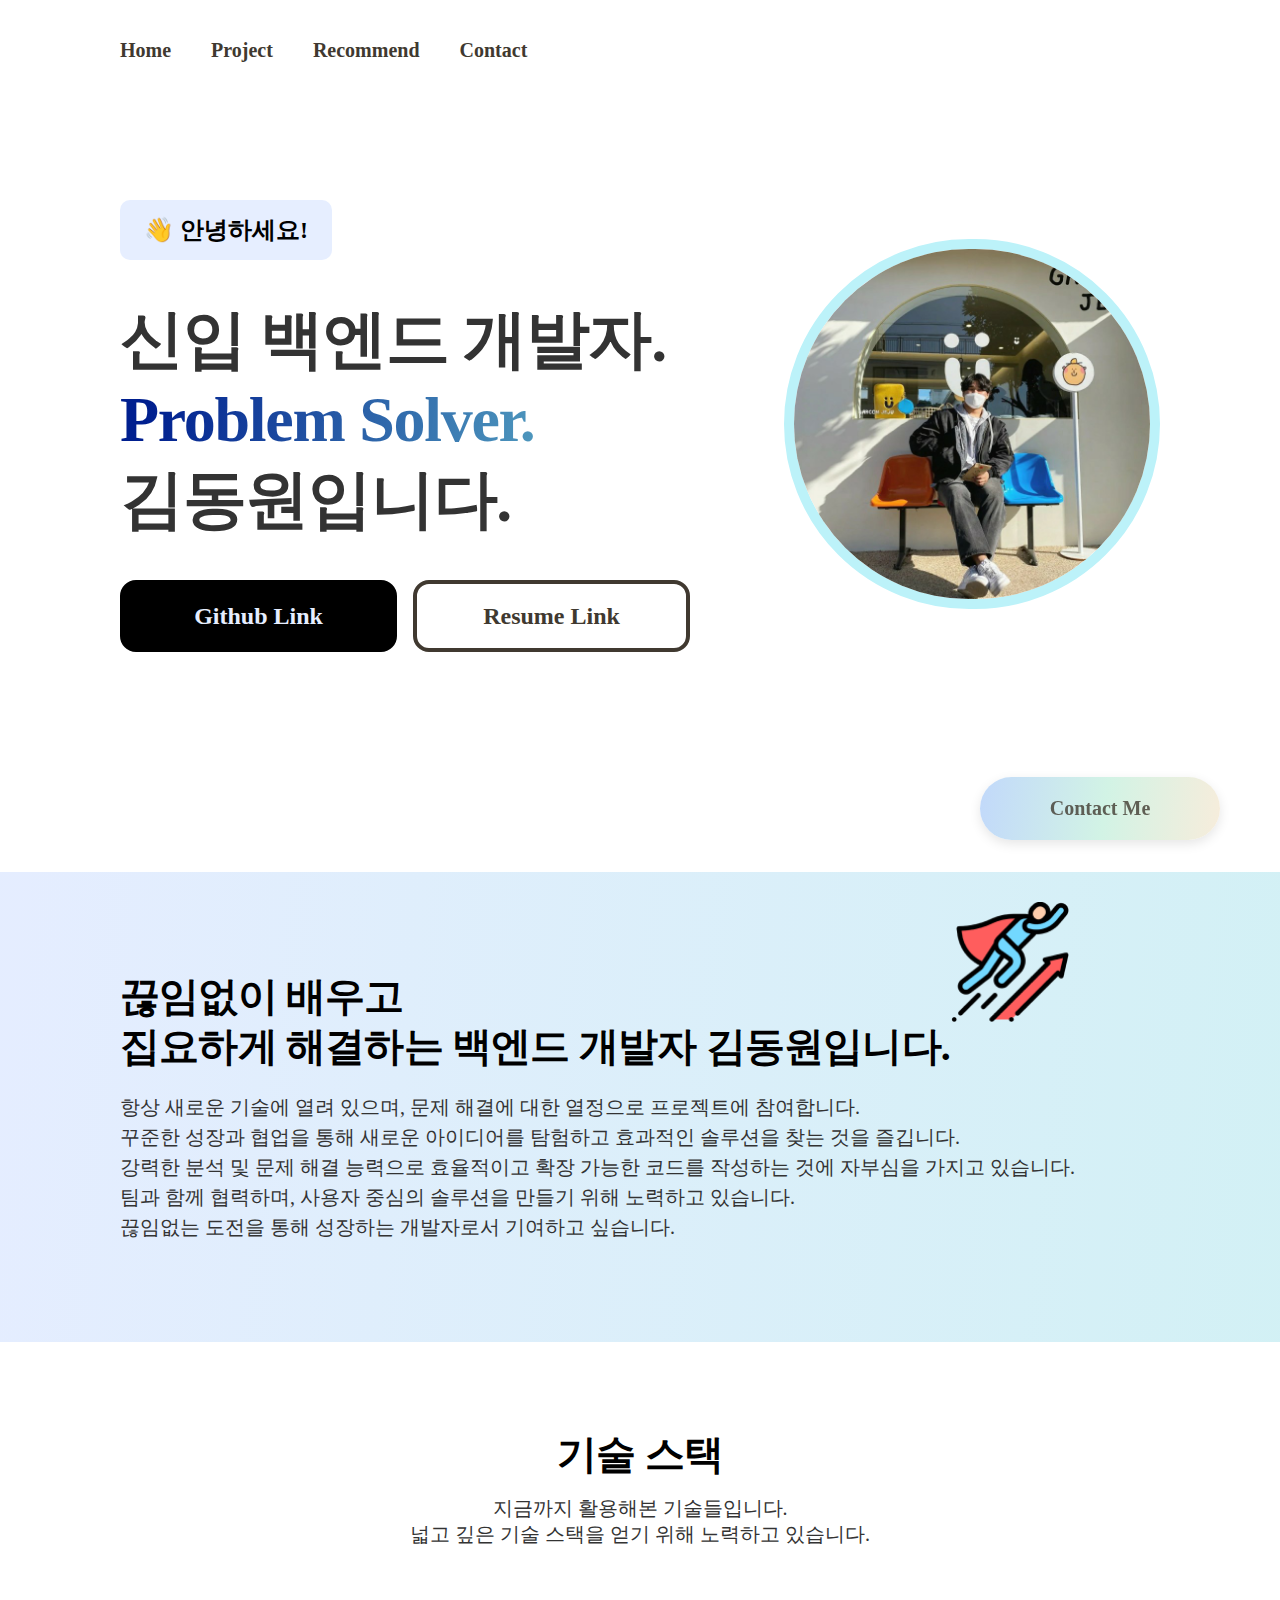
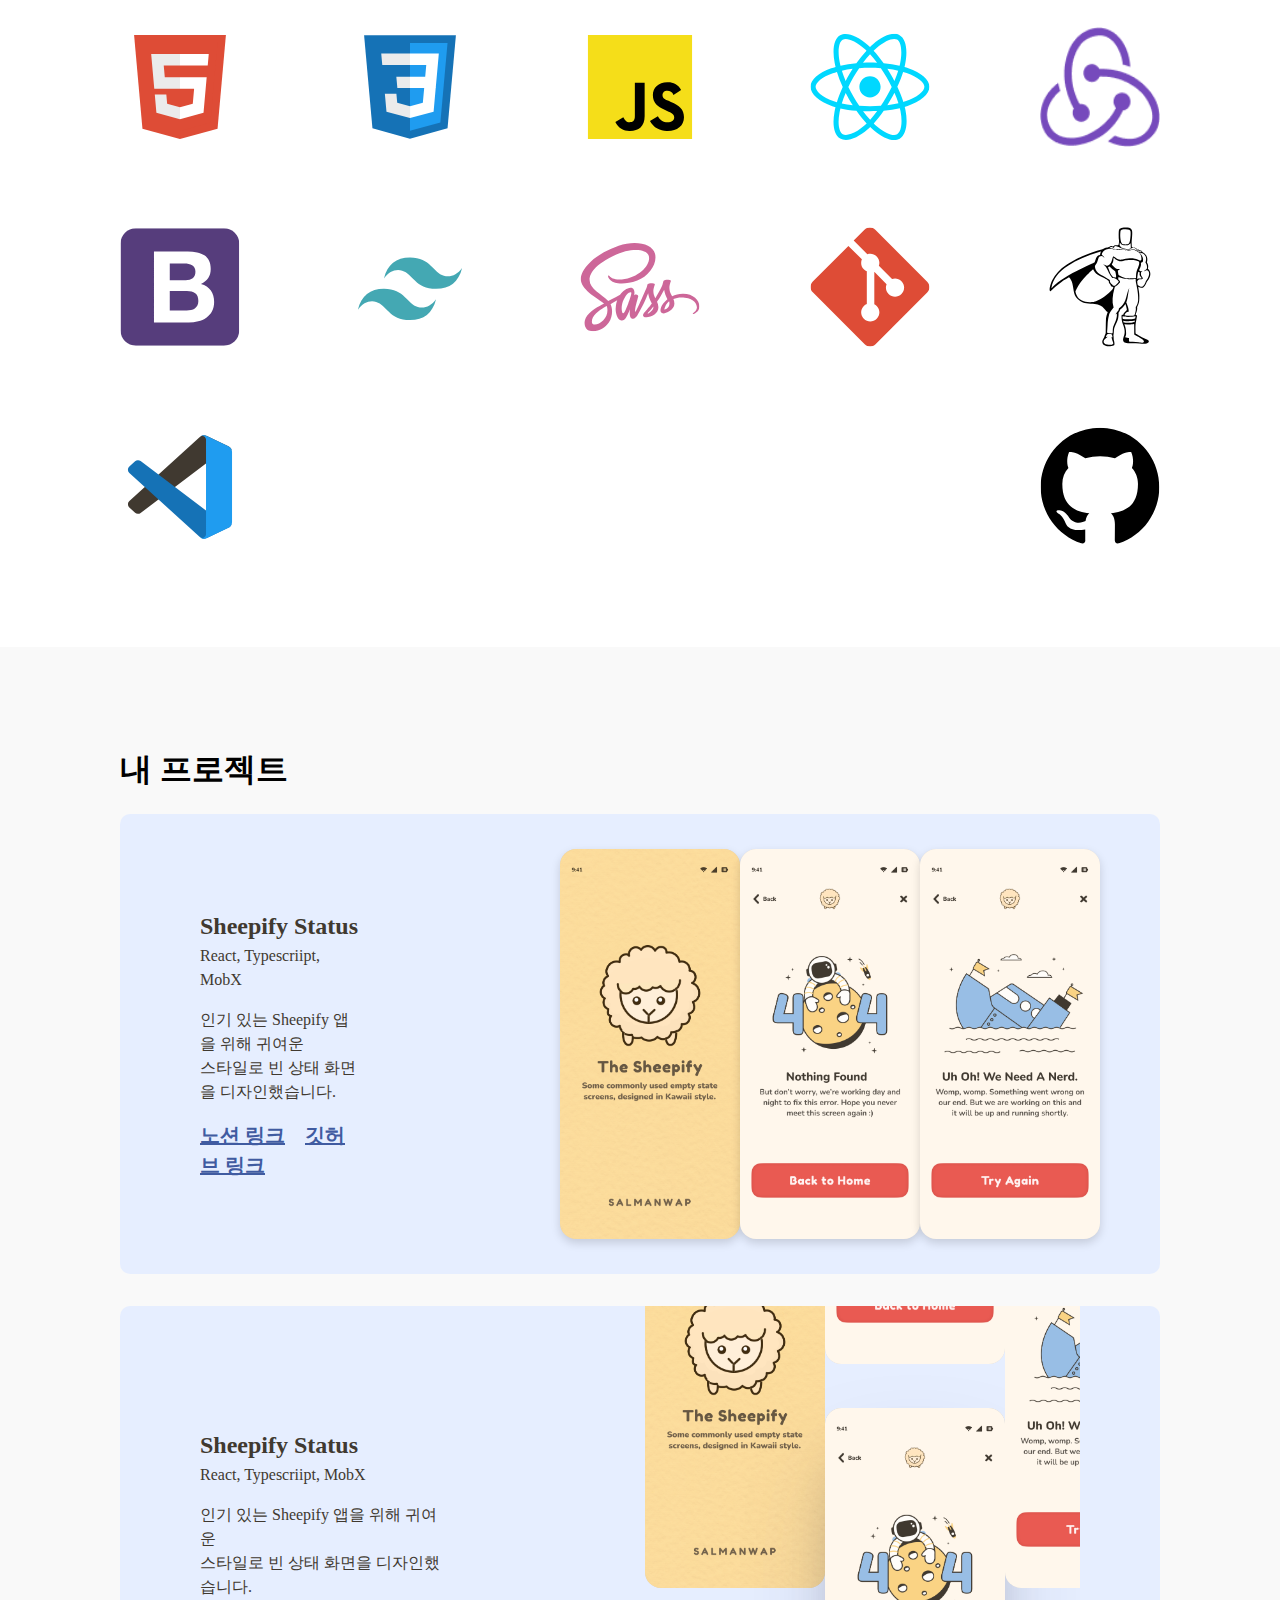
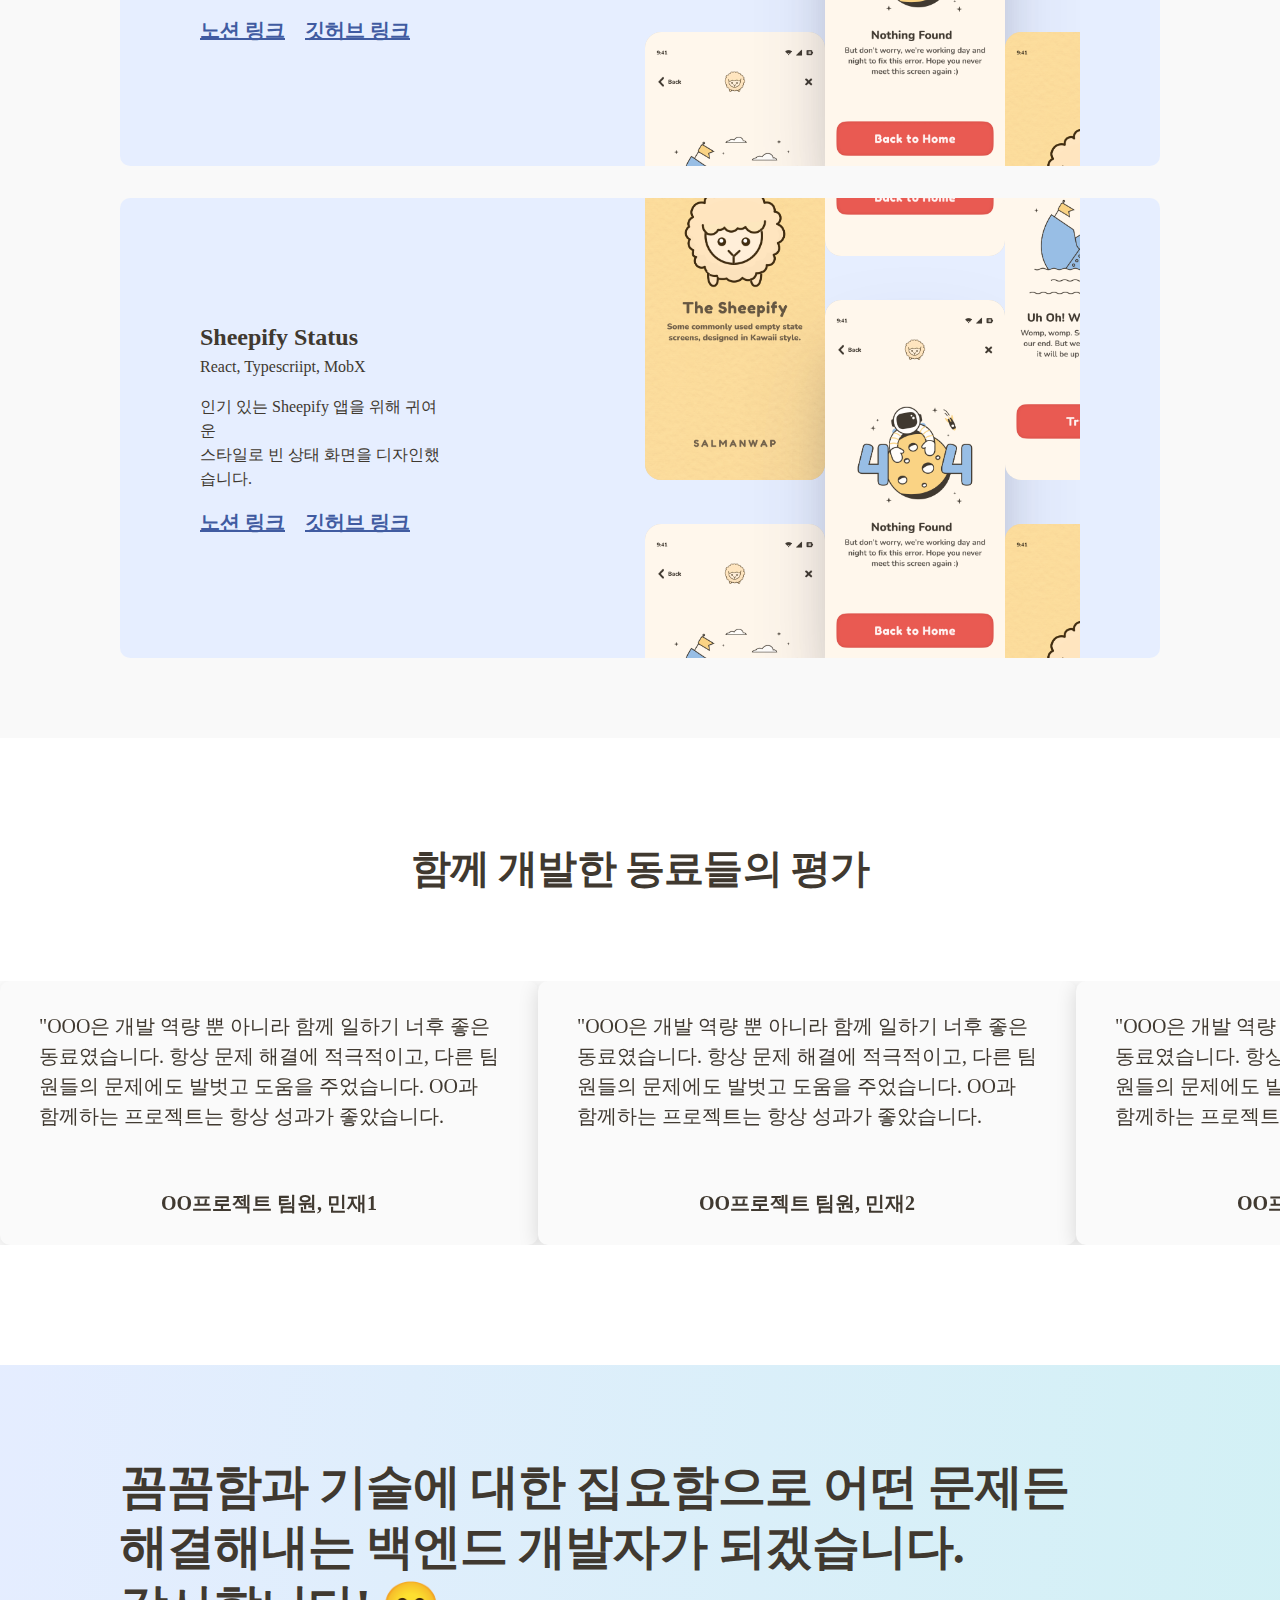
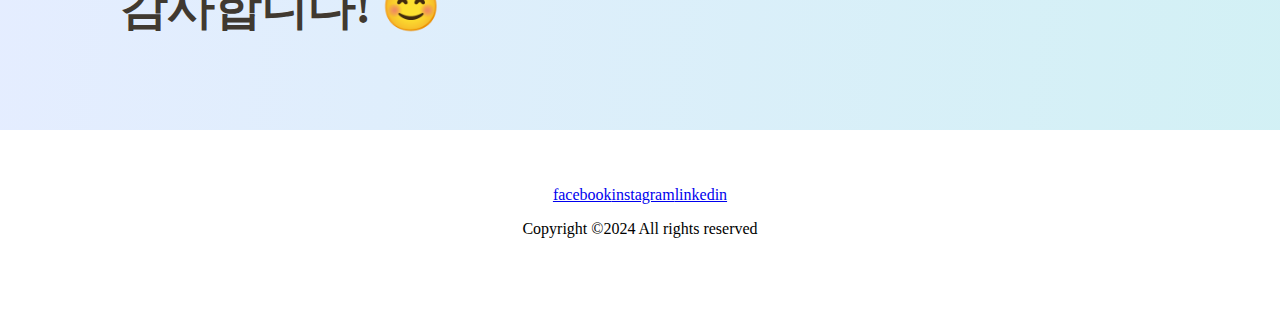
==== web/index.html @ f88d46ec "feat: my portfolio" ====
<!DOCTYPE html>
<html lang="ko">
    <head>
        <meta charset="UTF-8" />
        <meta name="viewport" content="width=device-width, initial-scale=1.0, maximum-scale=1, minimum-scale=1" />
        <title>안녕하세요</title>
        <link rel="stylesheet" href="https://unpkg.com/swiper/swiper-bundle.min.css" />
        <style>
            @import url(css/nav.css);
            @import url(css/header.css);
            @import url(css/introduce.css);
            @import url(css/techStack.css);
            @import url(css/project.css);
            @import url(css/contact.css);
            @import url(css/review.css);
            @import url(css/aspiration.css);
            @import url(css/footer.css);
            body {
                margin: 0 0;
                padding: 0 0;
                box-sizing: border-box;
            }
        </style>
        <!-- Google tag (gtag.js) -->
        <script async src="https://www.googletagmanager.com/gtag/js?id=G-N61EJ4RDN9"></script>
        <script async src="https://cdn.jsdelivr.net/npm/swiper@8/swiper-bundle.min.js"></script>
        <script>
            window.dataLayer = window.dataLayer || [];
            function gtag() {
                dataLayer.push(arguments);
            }
            gtag('js', new Date());

            gtag('config', 'G-N61EJ4RDN9');
        </script>
    </head>
    <body>
        <nav>
            <div class="navItem">Home</div>
            <div class="navItem">Project</div>
            <div class="navItem">Recommend</div>
            <div class="navItem">Contact</div>
        </nav>
        <header>
            <div class="headerInfo">
                <div class="badge"><span class="wave">👋</span> 안녕하세요!</div>
                <h1>
                    신입 백엔드 개발자.<br />
                    <em>Problem Solver.</em><br />
                    김동원입니다.
                </h1>
                <div class="headerLinkContainer">
                    <a
                        class="githubLink"
                        href="https://www.google.com"
                        target="_blank"
                        onclick="onClickButton('github')"
                        >Github Link</a
                    >
                    <a
                        class="resumeLink"
                        href="https://www.google.com"
                        target="_blank"
                        onclick="onClickButton('resume')"
                        >Resume Link</a
                    >
                </div>
            </div>
            <div class="profileImage"><img src="asset/profile.jpeg" /></div>
        </header>
        <section class="introduce">
            <article>
                <h1>끊임없이 배우고</h1>
                <h1>집요하게 해결하는 백엔드 개발자 김동원입니다.<img src="asset/grow-up.png" /></h1>
                <p>
                    항상 새로운 기술에 열려 있으며, 문제 해결에 대한 열정으로 프로젝트에 참여합니다.<br />
                    꾸준한 성장과 협업을 통해 새로운 아이디어를 탐험하고 효과적인 솔루션을 찾는 것을 즐깁니다. <br />
                    강력한 분석 및 문제 해결 능력으로 효율적이고 확장 가능한 코드를 작성하는 것에 자부심을 가지고
                    있습니다. <br />
                    팀과 함께 협력하며, 사용자 중심의 솔루션을 만들기 위해 노력하고 있습니다. <br />
                    끊임없는 도전을 통해 성장하는 개발자로서 기여하고 싶습니다.
                </p>
            </article>
        </section>
        <section class="techStack">
            <article>
                <h1>기술 스택</h1>
                <p>지금까지 활용해본 기술들입니다. <br />넓고 깊은 기술 스택을 얻기 위해 노력하고 있습니다.</p>
                <div class="techStackImageLineContainer">
                    <img src="asset/tech/html.svg" />
                    <img src="asset/tech/css.svg" />
                    <img src="asset/tech/js.svg" />
                    <img src="asset/tech/react.svg" />
                    <img src="asset/tech/icon.png" />
                    <img src="asset/tech/bootstrap.svg" />
                    <img src="asset/tech/tailwind.svg" />
                    <img src="asset/tech/sass.svg" />
                    <img src="asset/tech/git.svg" />
                    <img src="asset/tech/greensock.svg" />
                    <img src="asset/tech/vscode.svg" />
                    <img src="asset/tech/github.svg" />
                </div>
            </article>
        </section>
        <section class="project">
            <h1>내 프로젝트</h1>
            <div class="projectContainer">
                <article>
                    <div class="projectInfo">
                        <h1>Sheepify Status</h1>
                        <p>React, Typescriipt, MobX</p>
                        <p>인기 있는 Sheepify 앱을 위해 귀여운 <br />스타일로 빈 상태 화면을 디자인했습니다.</p>
                        <div class="projectLink"><a href="#">노션 링크</a> <a href="#">깃허브 링크</a></div>
                    </div>
                    <div class="projectImageContainer">
                        <div class="projectImage"><img src="asset/phone/phone1.png" /></div>
                        <div class="projectImage"><img src="asset/phone/phone2.png" /></div>
                        <div class="projectImage"><img src="asset/phone/phone3.png" /></div>
                    </div>
                </article>
                <article>
                    <div class="projectInfo">
                        <h1>Sheepify Status</h1>
                        <p>React, Typescriipt, MobX</p>
                        <p>인기 있는 Sheepify 앱을 위해 귀여운 <br />스타일로 빈 상태 화면을 디자인했습니다.</p>
                        <div class="projectLink"><a href="#">노션 링크</a> <a href="#">깃허브 링크</a></div>
                    </div>
                    <div class="projectDynamicImageContainer">
                        <div class="projectDynamicImageSide">
                            <img src="asset/phone/phone1.png" />
                            <img src="asset/phone/phone3.png" />
                        </div>
                        <div class="projectDynamicImageMain">
                            <img src="asset/phone/phone2.png" />
                            <img src="asset/phone/phone2.png" />
                        </div>
                        <div class="projectDynamicImageSide">
                            <img src="asset/phone/phone3.png" />
                            <img src="asset/phone/phone1.png" />
                        </div>
                    </div>
                </article>
                <article>
                    <div class="projectInfo">
                        <h1>Sheepify Status</h1>
                        <p>React, Typescriipt, MobX</p>
                        <p>인기 있는 Sheepify 앱을 위해 귀여운 <br />스타일로 빈 상태 화면을 디자인했습니다.</p>
                        <div class="projectLink"><a href="#">노션 링크</a> <a href="#">깃허브 링크</a></div>
                    </div>
                    <div class="projectDynamicImageContainer">
                        <div class="projectDynamicImageSide">
                            <img src="asset/phone/phone1.png" />
                            <img src="asset/phone/phone3.png" />
                        </div>
                        <div class="projectDynamicImageMain">
                            <img src="asset/phone/phone2.png" />
                            <img src="asset/phone/phone2.png" />
                        </div>
                        <div class="projectDynamicImageSide">
                            <img src="asset/phone/phone3.png" />
                            <img src="asset/phone/phone1.png" />
                        </div>
                    </div>
                </article>
            </div>
        </section>
        <section class="review">
            <h1>함께 개발한 동료들의 평가</h1>
            <div class="swiper">
                <div class="swiper-wrapper">
                    <div class="swiper-slide">
                        <p class="review-text">
                            "OOO은 개발 역량 뿐 아니라 함께 일하기 너후 좋은 동료였습니다. 항상 문제 해결에 적극적이고,
                            다른 팀원들의 문제에도 발벗고 도움을 주었습니다. OO과 함께하는 프로젝트는 항상 성과가
                            좋았습니다.
                        </p>
                        <p class="reviewer">OO프로젝트 팀원, 민재1</p>
                    </div>
                    <div class="swiper-slide">
                        <p class="review-text">
                            "OOO은 개발 역량 뿐 아니라 함께 일하기 너후 좋은 동료였습니다. 항상 문제 해결에 적극적이고,
                            다른 팀원들의 문제에도 발벗고 도움을 주었습니다. OO과 함께하는 프로젝트는 항상 성과가
                            좋았습니다.
                        </p>
                        <p class="reviewer">OO프로젝트 팀원, 민재2</p>
                    </div>
                    <div class="swiper-slide">
                        <p class="review-text">
                            "OOO은 개발 역량 뿐 아니라 함께 일하기 너후 좋은 동료였습니다. 항상 문제 해결에 적극적이고,
                            다른 팀원들의 문제에도 발벗고 도움을 주었습니다. OO과 함께하는 프로젝트는 항상 성과가
                            좋았습니다.
                        </p>
                        <p class="reviewer">OO프로젝트 팀원, 민재3</p>
                    </div>
                    <div class="swiper-slide">
                        <p class="review-text">
                            "OOO은 개발 역량 뿐 아니라 함께 일하기 너후 좋은 동료였습니다. 항상 문제 해결에 적극적이고,
                            다른 팀원들의 문제에도 발벗고 도움을 주었습니다. OO과 함께하는 프로젝트는 항상 성과가
                            좋았습니다.
                        </p>
                        <p class="reviewer">OO프로젝트 팀원, 민재4</p>
                    </div>
                    <div class="swiper-slide">
                        <p class="review-text">
                            "OOO은 개발 역량 뿐 아니라 함께 일하기 너후 좋은 동료였습니다. 항상 문제 해결에 적극적이고,
                            다른 팀원들의 문제에도 발벗고 도움을 주었습니다. OO과 함께하는 프로젝트는 항상 성과가
                            좋았습니다.
                        </p>
                        <p class="reviewer">OO프로젝트 팀원, 민재5</p>
                    </div>
                </div>
            </div>
        </section>
        <section class="aspiration">
            <h1 class="aspiration-text">
                꼼꼼함과 기술에 대한 집요함으로 어떤 문제든 <br />
                해결해내는 백엔드 개발자가 되겠습니다.
                <br />감사합니다! 😊
            </h1>
        </section>
        <footer class="my-footer">
            <div><a href="#">facebook</a><a href="#">instagram</a><a href="#">linkedin</a></div>
            <p>Copyright ©2024 All rights reserved</p>
        </footer>
        <div id="contact">Contact Me</div>
        <script src="js/swiper.js"></script>
        <script>
            function onClickButton(type) {
                if (type === 'github') {
                    gtag('event', 'github button', {
                        event_category: 'github button click',
                        event_label: 'github button click',
                    });
                } else if (type === 'resume') {
                    gtag('event', 'resume button', {
                        event_category: 'resume button click',
                        event_label: 'resume button click',
                    });
                }
            }
        </script>
    </body>
</html>
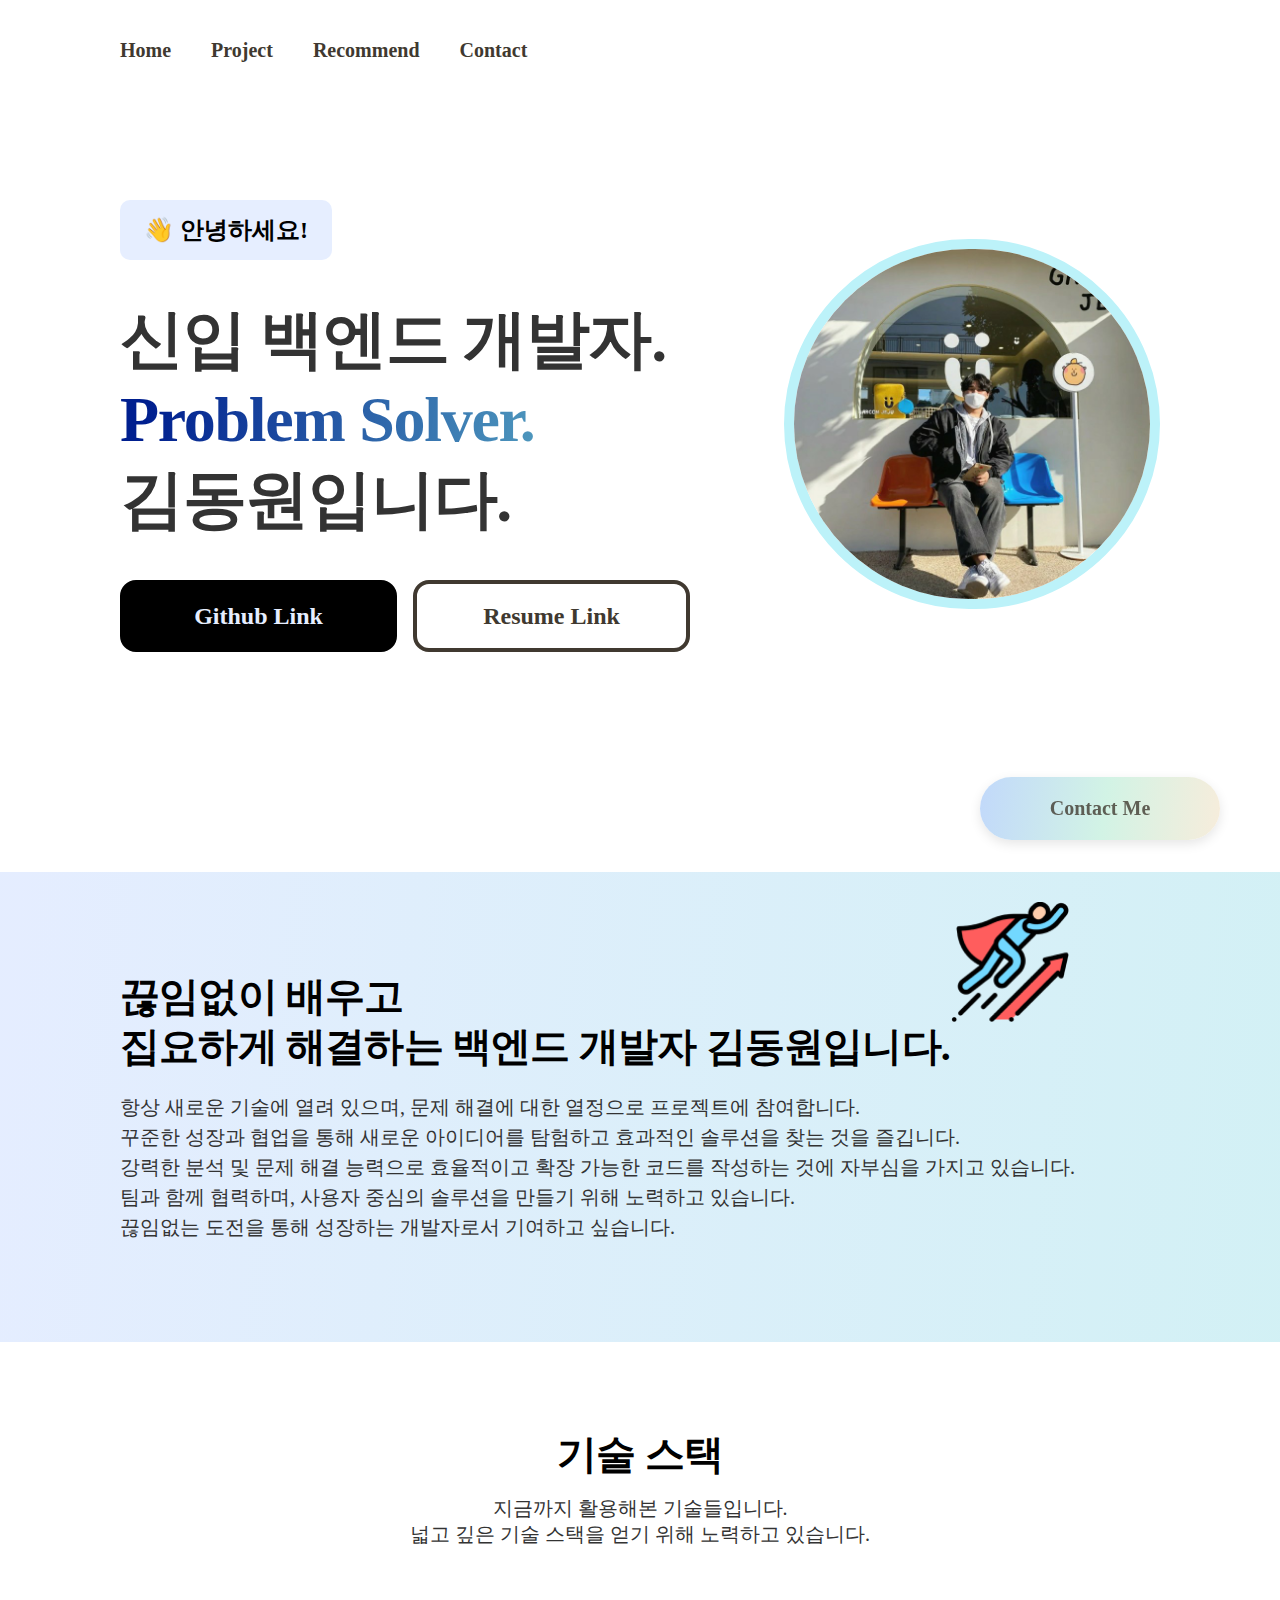
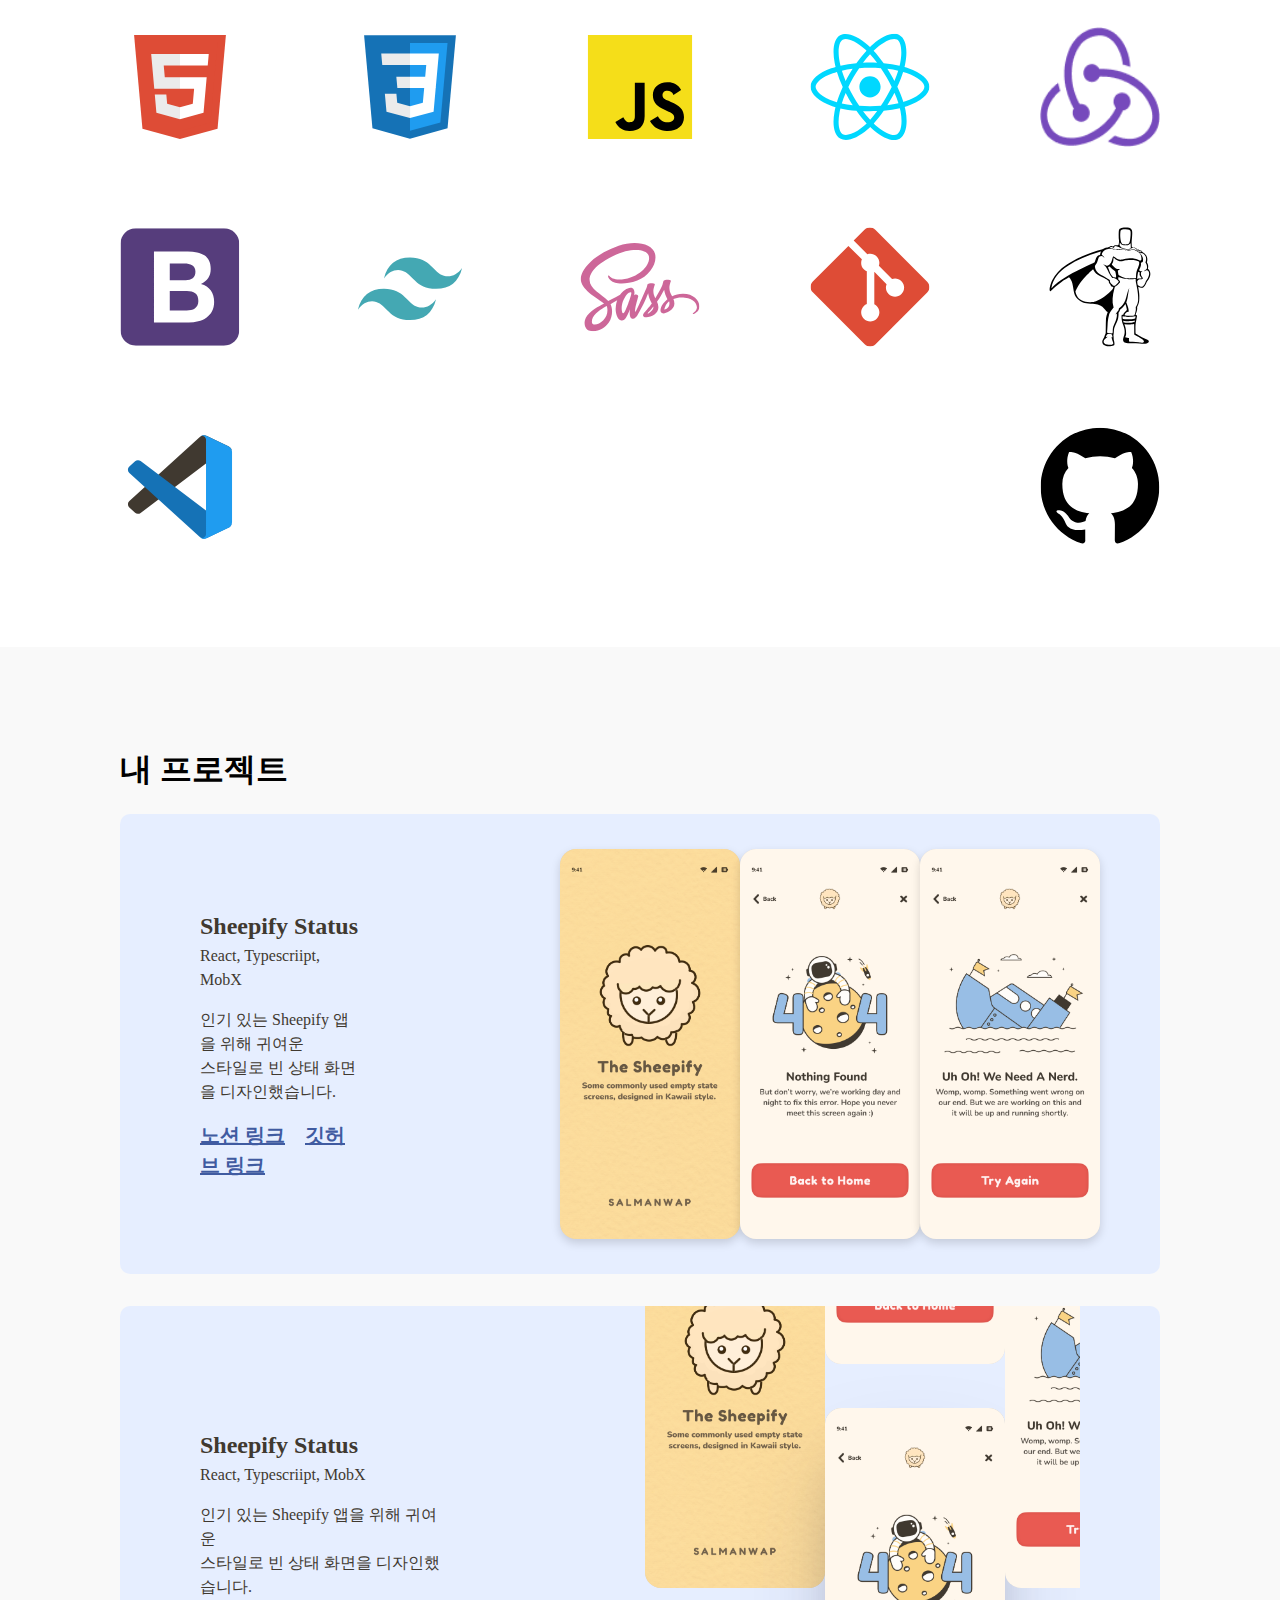
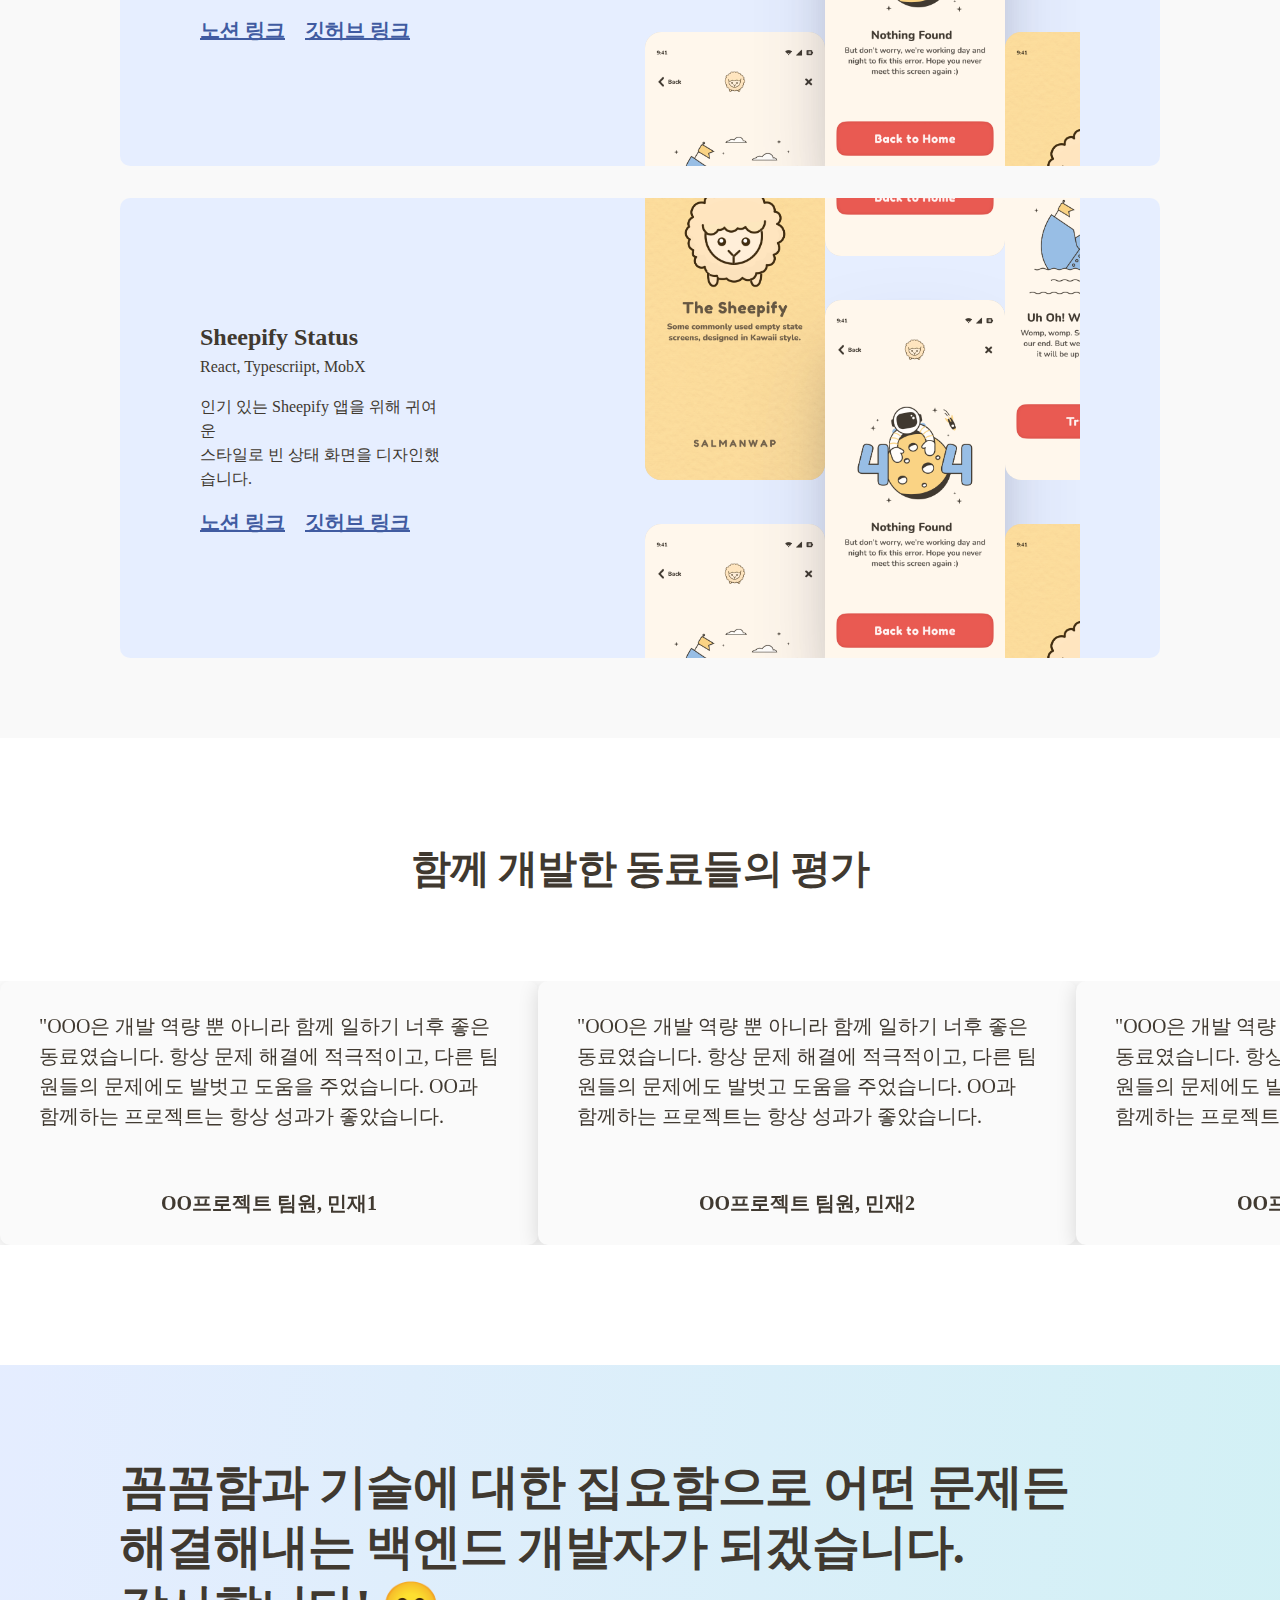
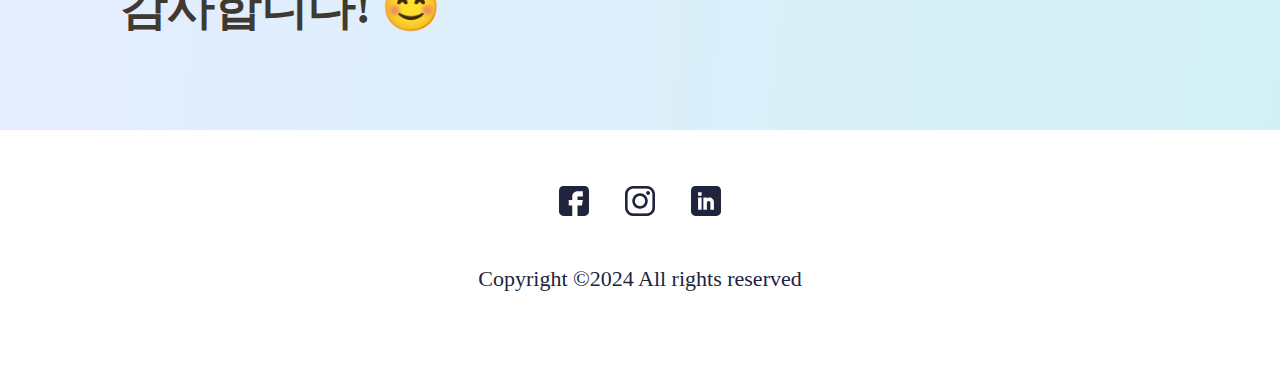
==== commit ef37e4de: "feat: footer" ====
--- a/web/index.html
+++ b/web/index.html
@@ -219,7 +219,11 @@
             </h1>
         </section>
         <footer class="my-footer">
-            <div><a href="#">facebook</a><a href="#">instagram</a><a href="#">linkedin</a></div>
+            <div>
+                <a href="#"><img src="asset/footer-icon/fb.svg" /></a>
+                <a href="#"><img src="asset/footer-icon/insta.png" /></a>
+                <a href="#"><img src="asset/footer-icon/Linkedin.svg" /></a>
+            </div>
             <p>Copyright ©2024 All rights reserved</p>
         </footer>
         <div id="contact">Contact Me</div>
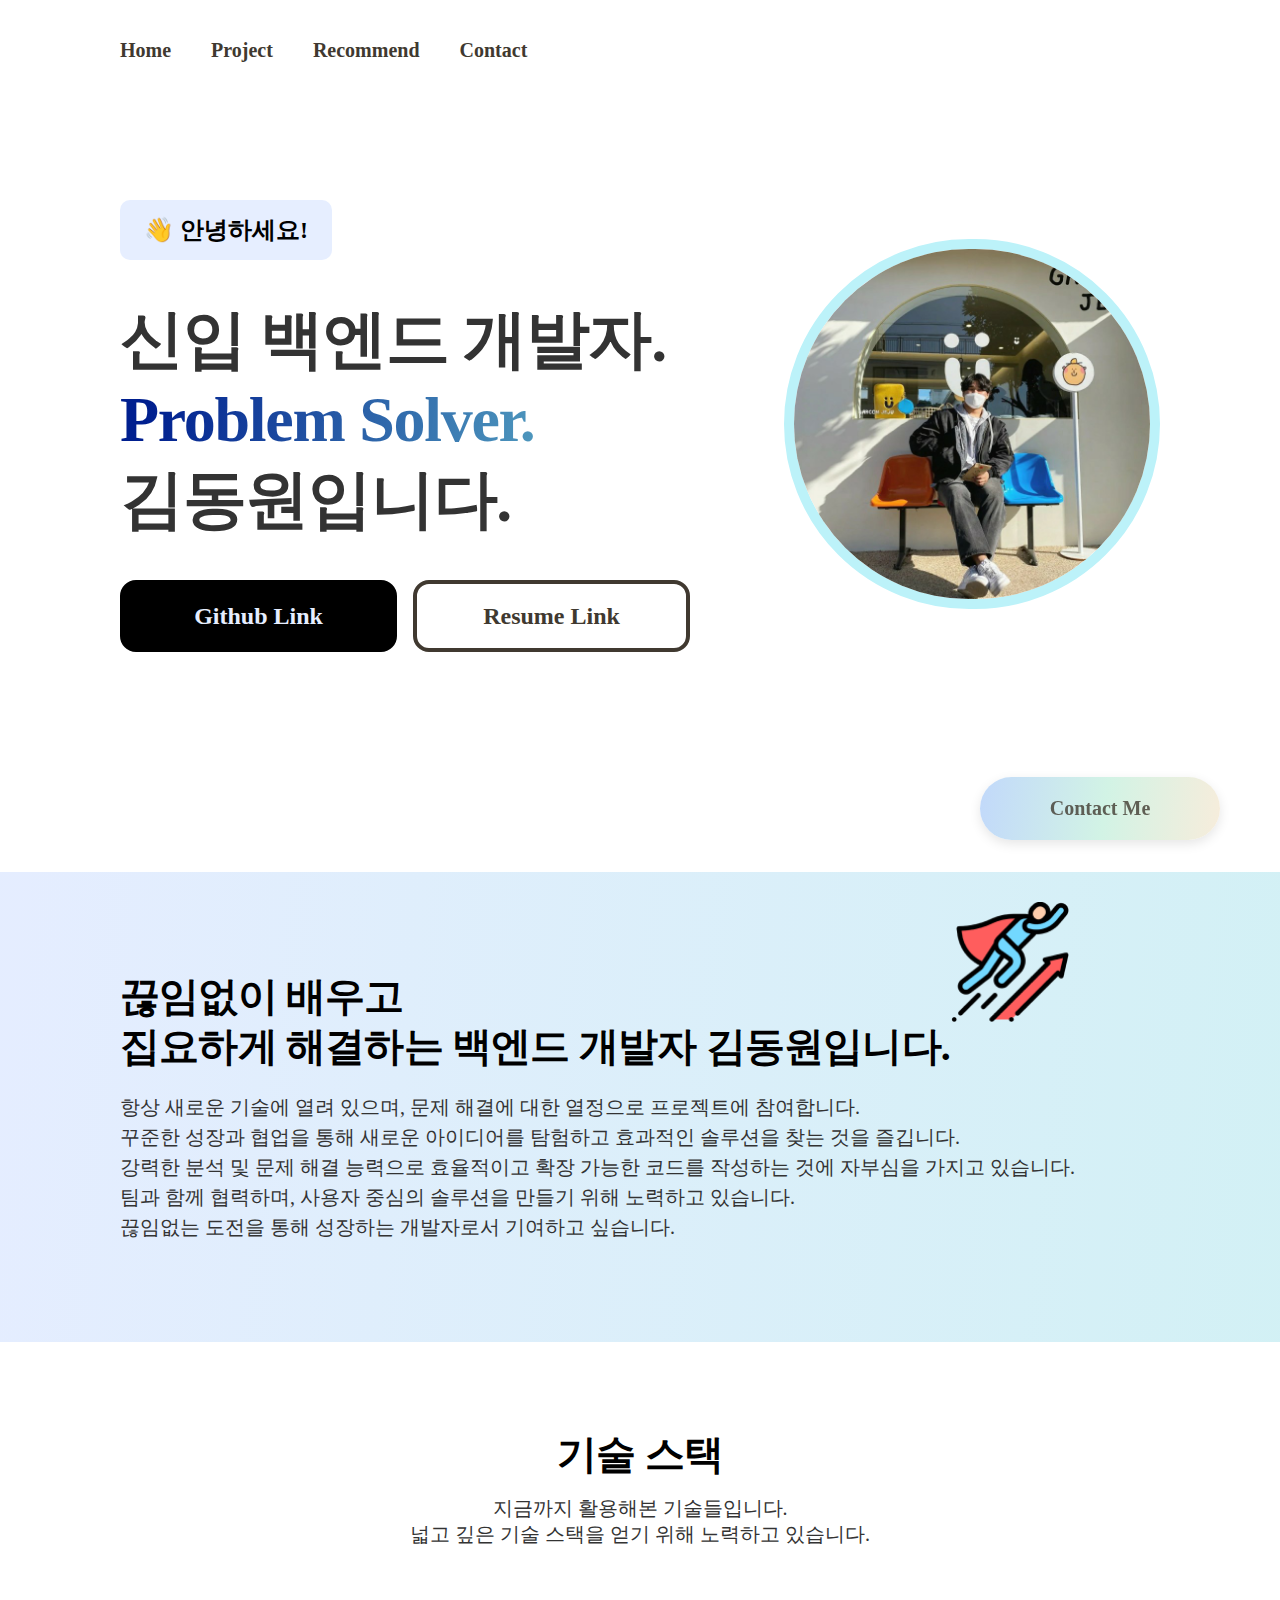
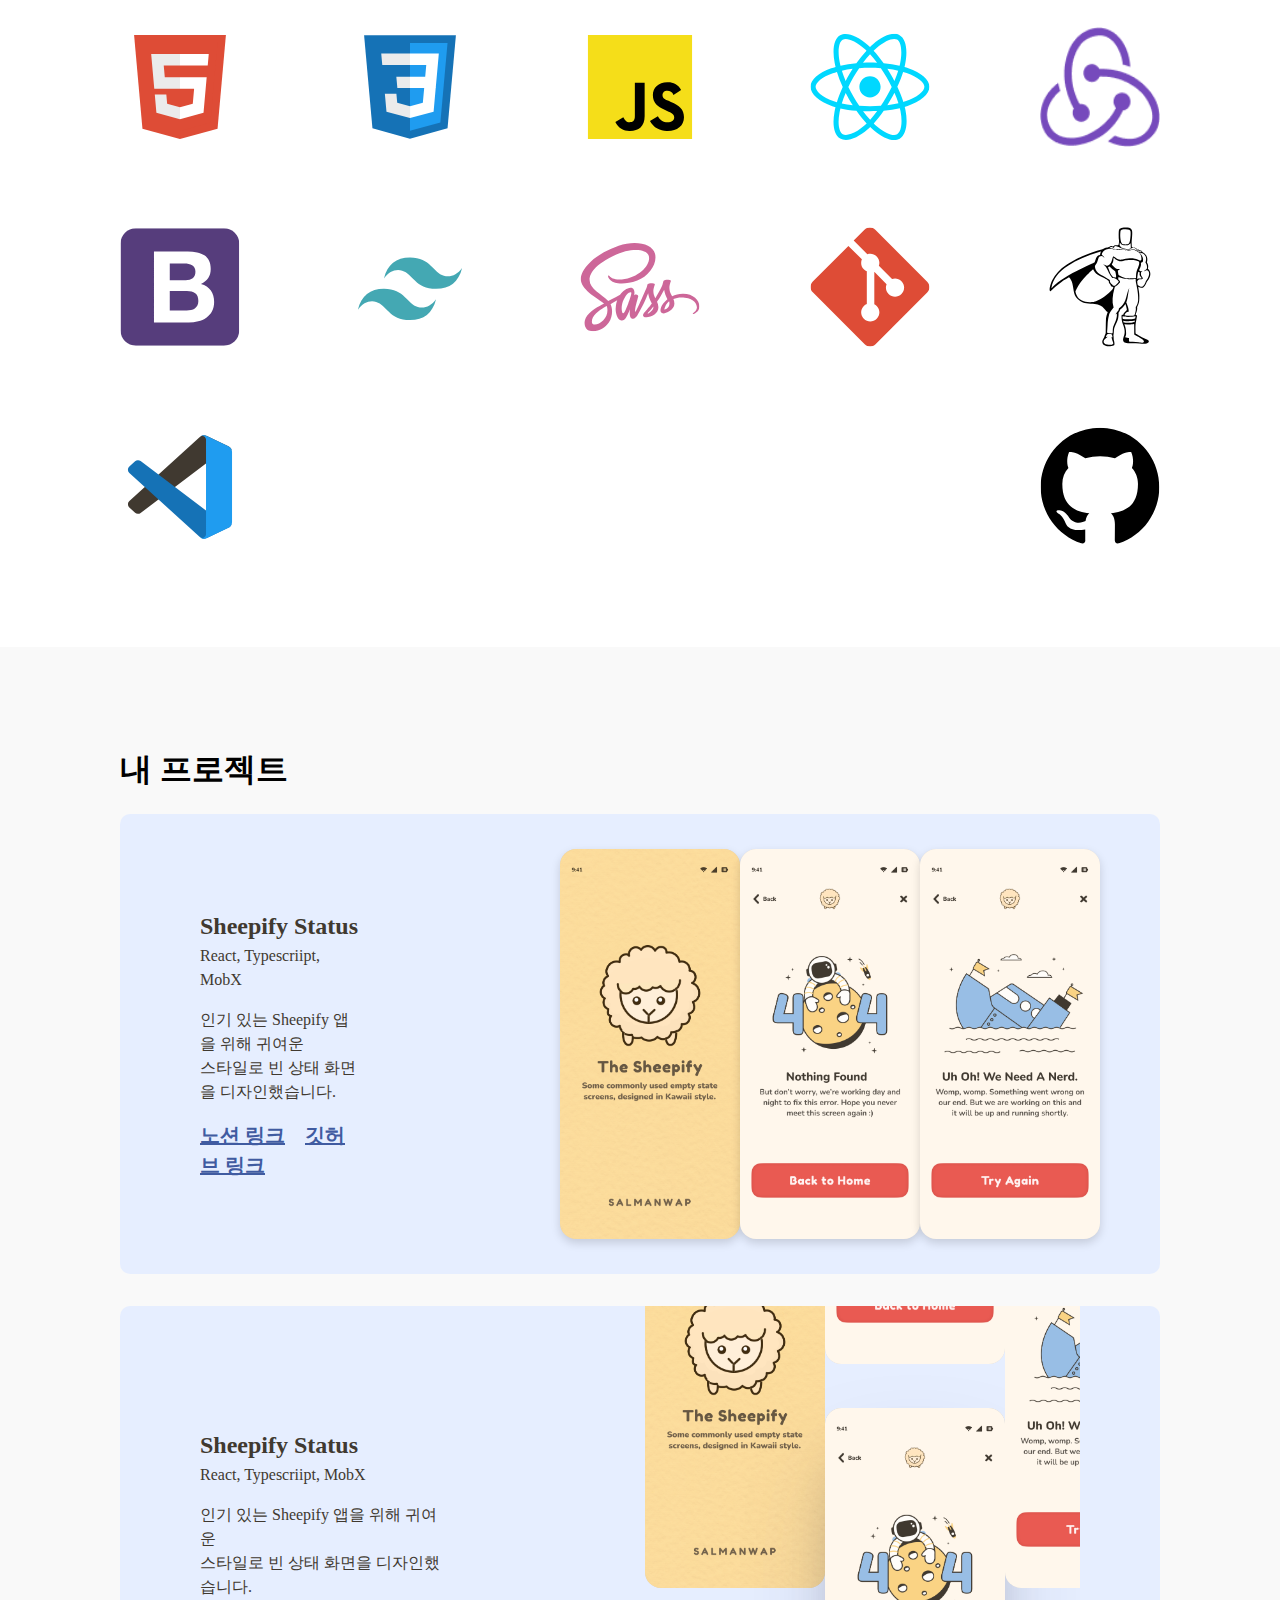
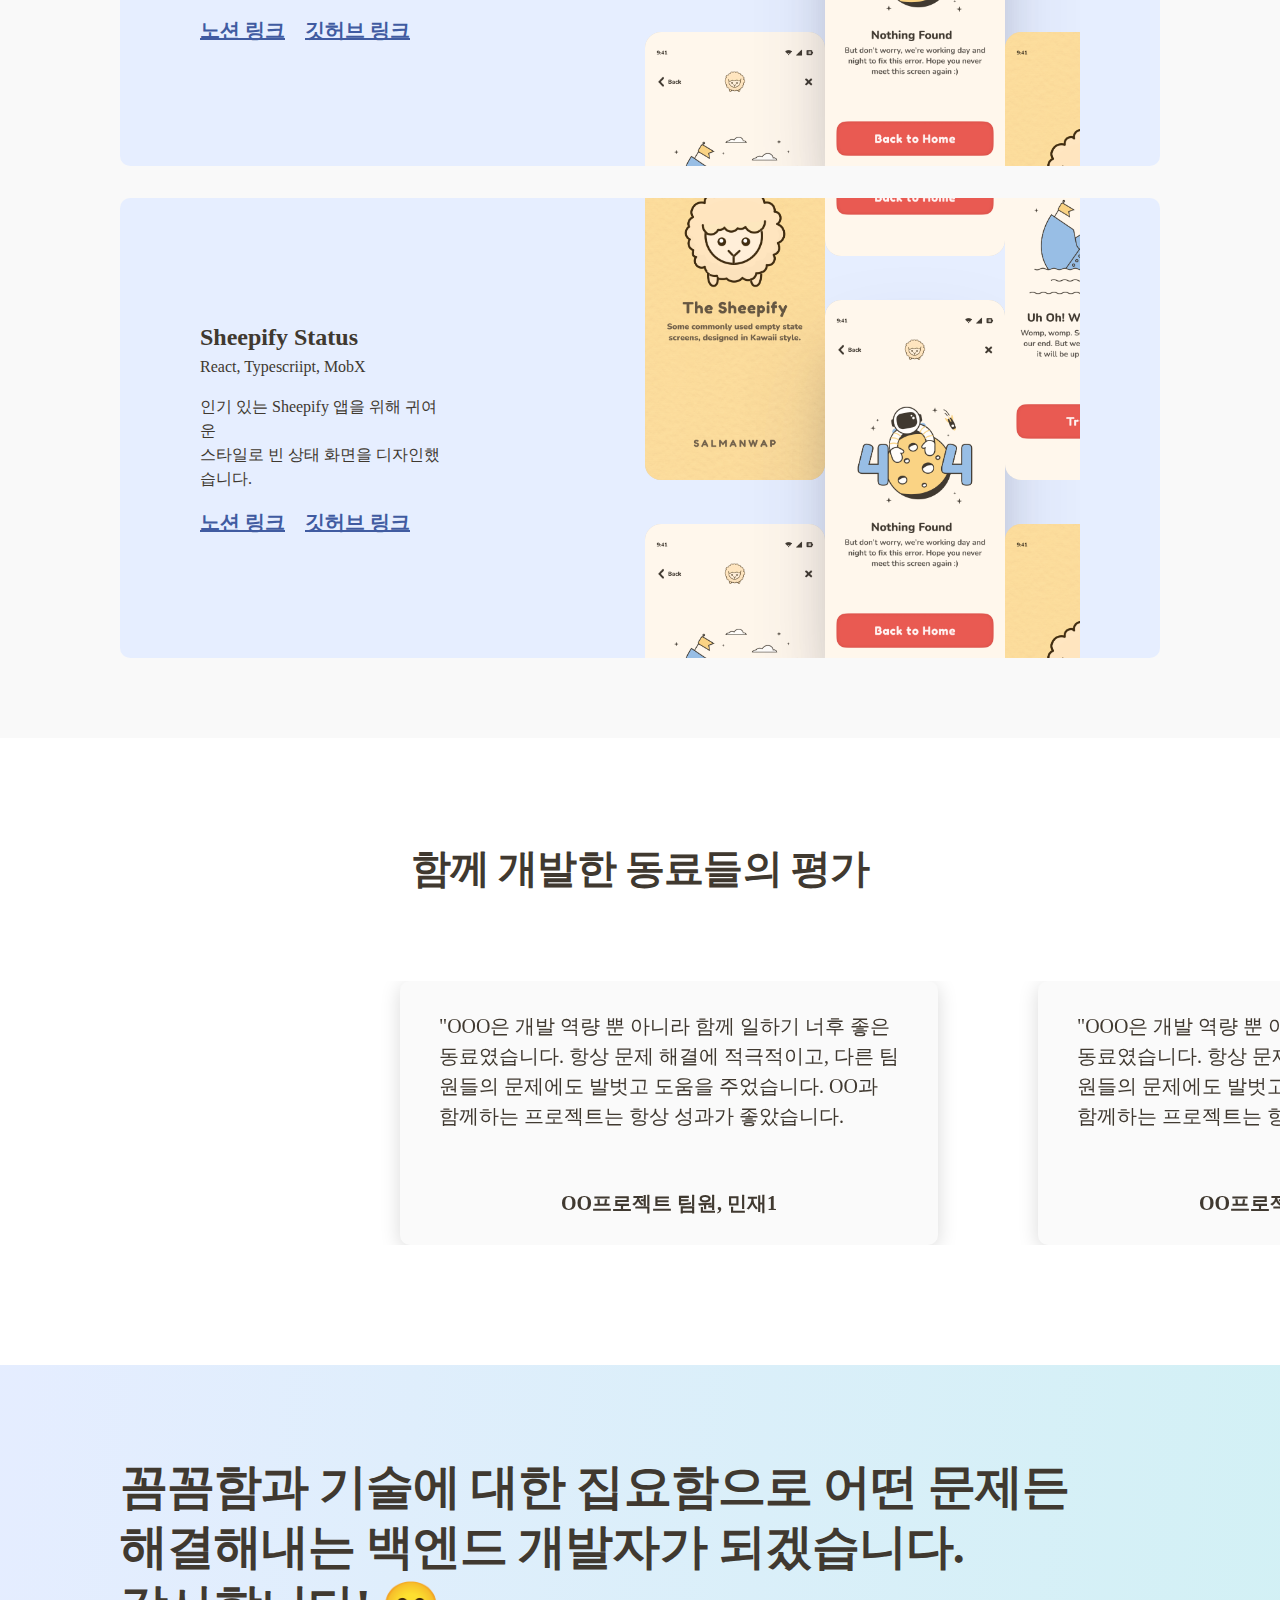
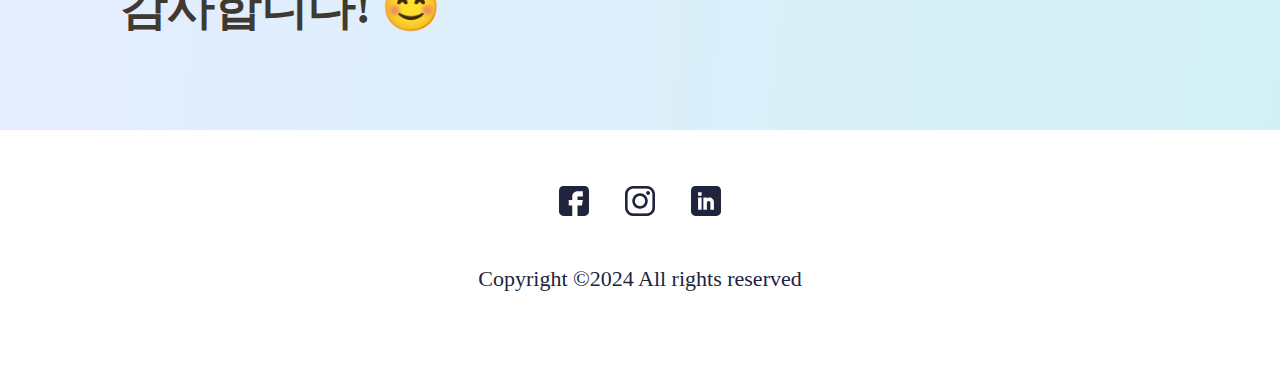
==== commit b014e6e1: "fix: add github / insta / facebook / linkedin" ====
--- a/web/index.html
+++ b/web/index.html
@@ -23,7 +23,7 @@
         </style>
         <!-- Google tag (gtag.js) -->
         <script async src="https://www.googletagmanager.com/gtag/js?id=G-N61EJ4RDN9"></script>
-        <script async src="https://cdn.jsdelivr.net/npm/swiper@8/swiper-bundle.min.js"></script>
+        <script src="https://cdn.jsdelivr.net/npm/swiper@8/swiper-bundle.min.js"></script>
         <script>
             window.dataLayer = window.dataLayer || [];
             function gtag() {
@@ -52,14 +52,14 @@
                 <div class="headerLinkContainer">
                     <a
                         class="githubLink"
-                        href="https://www.google.com"
+                        href="https://github.com/EastWon0103"
                         target="_blank"
                         onclick="onClickButton('github')"
                         >Github Link</a
                     >
                     <a
                         class="resumeLink"
-                        href="https://www.google.com"
+                        href="https://github.com/EastWon0103"
                         target="_blank"
                         onclick="onClickButton('resume')"
                         >Resume Link</a
@@ -220,9 +220,13 @@
         </section>
         <footer class="my-footer">
             <div>
-                <a href="#"><img src="asset/footer-icon/fb.svg" /></a>
-                <a href="#"><img src="asset/footer-icon/insta.png" /></a>
-                <a href="#"><img src="asset/footer-icon/Linkedin.svg" /></a>
+                <a href="https://www.facebook.com/profile.php?id=100006759211828"
+                    ><img src="asset/footer-icon/fb.svg"
+                /></a>
+                <a href="https://www.instagram.com/2ast._.one/"><img src="asset/footer-icon/insta.png" /></a>
+                <a href="https://www.linkedin.com/in/%EB%8F%99%EC%9B%90-%EA%B9%80-8a54b923a/"
+                    ><img src="asset/footer-icon/Linkedin.svg"
+                /></a>
             </div>
             <p>Copyright ©2024 All rights reserved</p>
         </footer>
